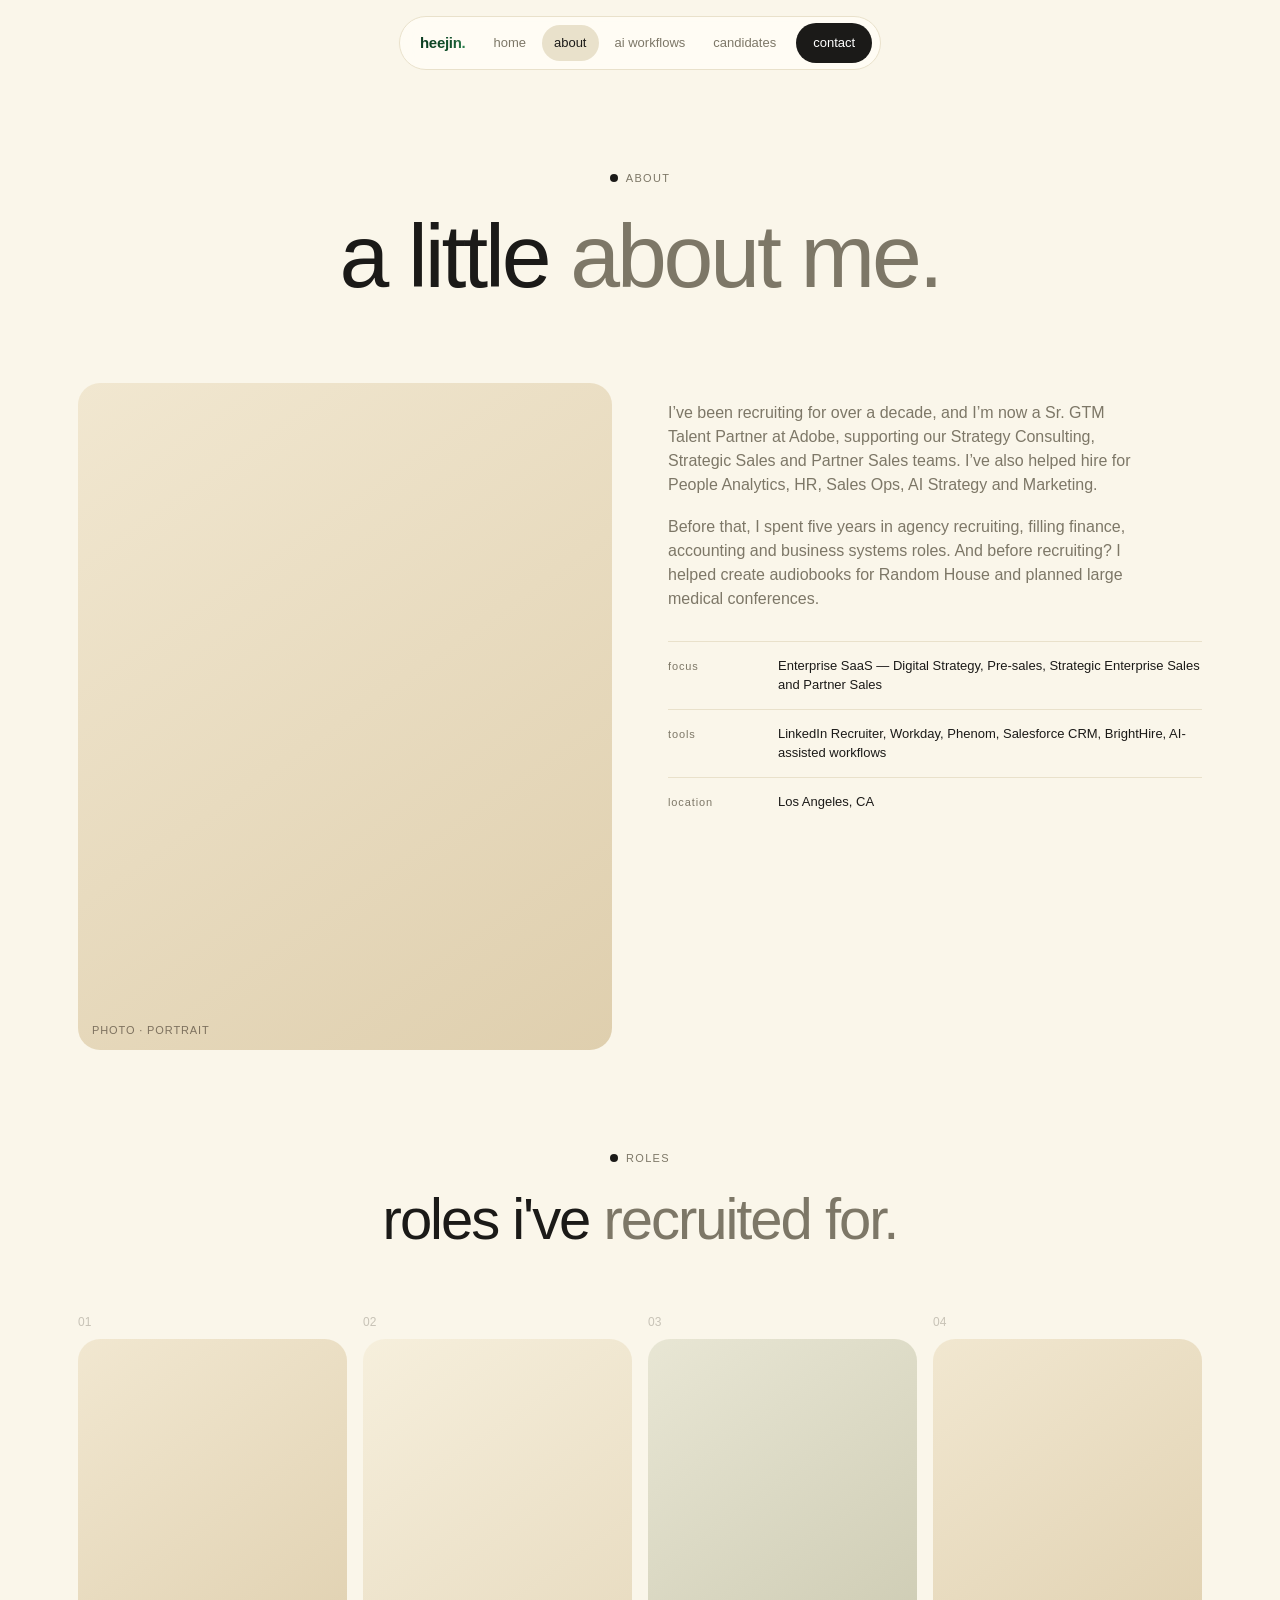
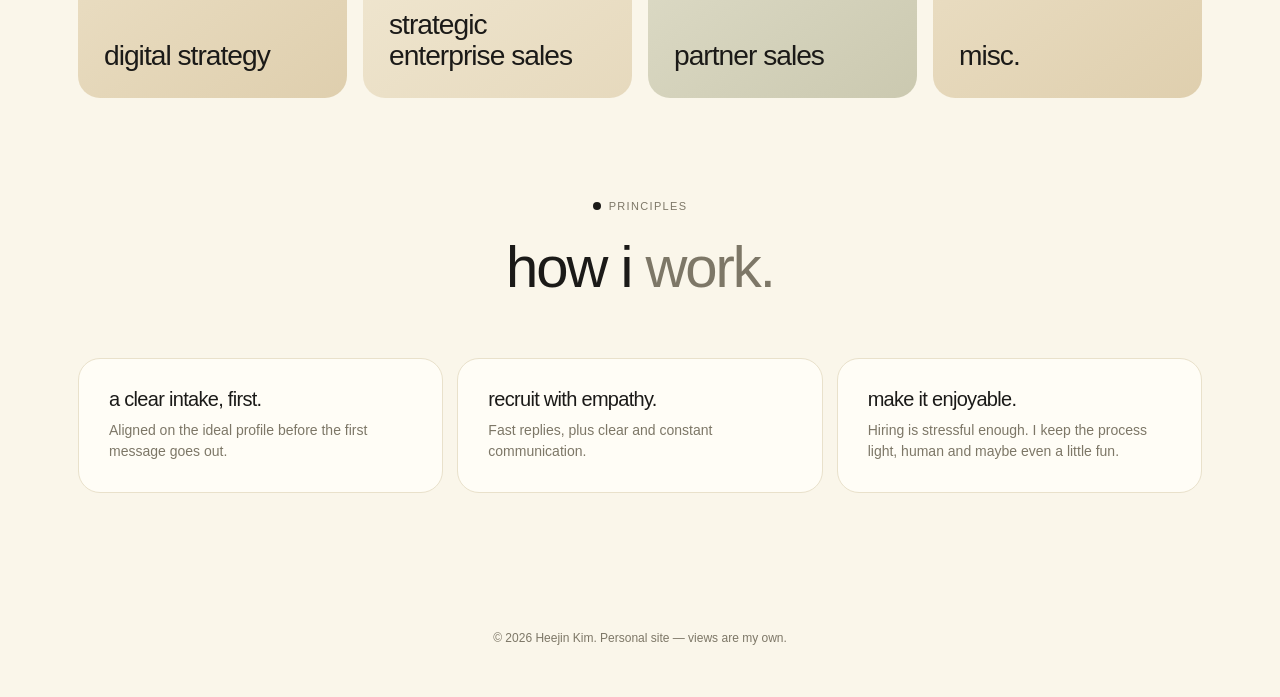
==== about.html @ d5e1fa0d "Add files via upload" ====
<!DOCTYPE html>
<html lang="en">
<head>
<meta charset="utf-8">
<meta name="viewport" content="width=device-width, initial-scale=1">
<meta http-equiv="Content-Security-Policy" content="default-src 'self'; style-src 'self' 'unsafe-inline'; img-src 'self' data:; script-src 'none'; object-src 'none'; base-uri 'none'; form-action 'none'">
<meta name="referrer" content="strict-origin-when-cross-origin">
<title>About — Heejin Kim</title>
<meta name="description" content="About Heejin Kim, Talent Partner and Recruiter.">
<link rel="stylesheet" href="style.css">
</head>
<body>

<nav aria-label="Primary">
  <b class="name">heejin.</b>
  <a class="l" href="index.html">Home</a>
  <a class="l on" href="about.html" aria-current="page">About</a>
  <a class="l" href="ai-workflows.html">AI Workflows</a>
  <a class="l" href="#">Candidates</a>
  <a class="btn dark" href="contact.html">Contact</a>
</nav>

<header class="phead">
  <div class="wrap">
    <div class="eyebrow">About</div>
    <h1>a little <span>about me.</span></h1>
  </div>
</header>

<section style="padding-top:20px">
  <div class="wrap spec">
    <div class="ph" data-label="Photo · Portrait"></div>
    <div class="body">
      <p>I’ve been recruiting for over a decade, and I’m now a Sr. GTM Talent Partner at Adobe, supporting our Strategy Consulting, Strategic Sales and Partner Sales teams. I’ve also helped hire for People Analytics, HR, Sales Ops, AI Strategy and Marketing.</p>
      <p>Before that, I spent five years in agency recruiting, filling finance, accounting and business systems roles. And before recruiting? I helped create audiobooks for Random House and planned large medical conferences.</p>
      <dl>
        <dt>Focus</dt><dd>Enterprise SaaS — Digital Strategy, Pre-sales, Strategic Enterprise Sales and Partner Sales</dd>
        <dt>Tools</dt><dd>LinkedIn Recruiter, Workday, Phenom, Salesforce CRM, BrightHire, AI-assisted workflows</dd>
        <dt>Location</dt><dd>Los Angeles, CA</dd>
      </dl>
    </div>
  </div>
</section>

<section style="padding-top:0">
  <div class="wrap">
    <div class="eyebrow">Roles</div>
    <h2>roles i've <span>recruited for.</span></h2>
    <div class="team">
      <div><div class="ix">01</div>
        <div class="card" tabindex="0"><div class="inner">
          <div class="face front ph"><h3>Digital Strategy</h3></div>
          <div class="face back"><ul><li>Digital Strategist</li><li>Digital Strategy Director</li><li>Value Consultant / Engineer</li><li>Industry Strategist</li></ul></div>
        </div></div></div>
      <div><div class="ix">02</div>
        <div class="card" tabindex="0"><div class="inner">
          <div class="face front ph d2"><h3>Strategic Enterprise Sales</h3></div>
          <div class="face back"><ul><li>Global Account Director</li><li>Strategic Account Director</li><li>Strategic Pursuit Lead</li><li>Strategic Pursuit Specialist</li></ul></div>
        </div></div></div>
      <div><div class="ix">03</div>
        <div class="card" tabindex="0"><div class="inner">
          <div class="face front ph d3"><h3>Partner Sales</h3></div>
          <div class="face back"><ul><li>Global Alliance Director</li><li>Regional Alliance Manager</li><li>Field Facing Partner Sales Manager</li><li>Partner Portfolio Strategist</li><li>Partner Enablement</li></ul></div>
        </div></div></div>
      <div><div class="ix">04</div>
        <div class="card" tabindex="0"><div class="inner">
          <div class="face front ph"><h3>Misc.</h3></div>
          <div class="face back"><ul><li>Human Resources Business Partner</li><li>People Analytics</li><li>Product Marketing Manager</li><li>Product Manager</li><li>Solutions Consultant</li><li>Sales Operations</li><li>Talent Marketing</li><li>Finance</li><li>Accounting</li></ul></div>
        </div></div></div>
    </div>
  </div>
</section>

<section style="padding-top:0">
  <div class="wrap">
    <div class="eyebrow">Principles</div>
    <h2>how i <span>work.</span></h2>
    <div class="vals">
      <div><h3>A clear intake, first.</h3><p>Aligned on the ideal profile before the first message goes out.</p></div>
      <div><h3>Recruit with empathy.</h3><p>Fast replies, plus clear and constant communication.</p></div>
      <div><h3>Make it enjoyable.</h3><p>Hiring is stressful enough. I keep the process light, human and maybe even a little fun.</p></div>
    </div>
  </div>
</section>

<footer>© 2026 Heejin Kim. Personal site — views are my own.</footer>
</body>
</html>
---- style.css ----
:root{
  --bg:#faf6ea; --card:#fffdf6; --ink:#1b1a18; --muted:#7d7767; --line:#e9e1cb;
  --tan:#d7b799; --dark:#2a2a2a; --radius:22px;
}
*{box-sizing:border-box;margin:0;padding:0}
html{scroll-behavior:smooth}
body{background:var(--bg);color:var(--ink);font-family:"Inter","Helvetica Neue",Helvetica,Arial,sans-serif;-webkit-font-smoothing:antialiased;line-height:1.5}
a{color:inherit;text-decoration:none}
.wrap{max-width:1180px;margin:0 auto;padding:0 28px}
section{padding:100px 0}
h1,h2,h3{font-weight:500;letter-spacing:-.035em;line-height:1.05}
h2{font-size:clamp(34px,5vw,58px);text-align:center}
h2 span{color:var(--muted)}
em{font-family:Georgia,"Times New Roman",serif;font-weight:400;letter-spacing:-.02em}
.eyebrow{display:flex;align-items:center;justify-content:center;gap:8px;font-size:11px;letter-spacing:.12em;text-transform:uppercase;color:var(--muted);margin-bottom:22px}
.eyebrow::before{content:"";width:8px;height:8px;border-radius:50%;background:var(--ink)}
.lede{max-width:560px;margin:22px auto 0;text-align:center;color:var(--muted);font-size:16px}
.btn{display:inline-flex;align-items:center;gap:8px;padding:13px 22px;border-radius:999px;font-size:14px;font-weight:500;border:1px solid transparent;transition:.2s}
.btn.dark{background:var(--ink);color:#fff}.btn.dark:hover{background:#000;transform:translateY(-1px)}
.btn.light{background:#fff;color:var(--ink)}.btn.light:hover{transform:translateY(-1px)}
.btn.ghost{border-color:var(--line);background:transparent}

/* nav */
nav{position:fixed;top:16px;left:50%;transform:translateX(-50%);z-index:10;display:flex;gap:4px;align-items:center;background:rgba(255,253,246,.85);backdrop-filter:blur(14px);border:1px solid var(--line);border-radius:999px;padding:6px 8px 6px 20px;white-space:nowrap}
nav b{font-weight:600;letter-spacing:-.02em;margin-right:12px;font-size:15px}
nav a.l{font-size:13px;color:var(--muted);padding:8px 12px;border-radius:999px}
nav a.l:hover,nav a.l.on{color:var(--ink)}
nav a.l.on{background:var(--line)}
nav .btn{padding:9px 16px;font-size:13px;margin-left:4px}

/* page header (inner pages) */
.phead{padding:170px 0 60px;text-align:center}
.phead h1{font-size:clamp(44px,7vw,92px)}
.phead h1 span{color:var(--muted)}

/* home hero */
.hero{margin:12px;border-radius:28px;min-height:94vh;display:flex;align-items:center;justify-content:center;text-align:center;color:var(--ink);position:relative;overflow:hidden;
  background:radial-gradient(ellipse at 72% 18%,#fffdf6 0%,transparent 55%),radial-gradient(ellipse at 18% 92%,#efe4cc 0%,transparent 60%),linear-gradient(160deg,#f7f1e1,#efe6d0 70%,#e6dbc0)}
.hero .in{position:relative;z-index:1;padding:0 24px}
.pill{display:inline-flex;gap:8px;align-items:center;background:rgba(255,255,255,.65);border:1px solid #e4dcc6;border-radius:999px;padding:6px 14px;font-size:12px;margin-bottom:26px;color:#6b665c}
.pill::before{content:"";width:6px;height:6px;border-radius:50%;background:var(--ink)}
.hero h1{font-size:clamp(46px,8vw,104px);color:var(--ink)}
.hero h1 span{color:#8a8372}
.hero p{max-width:460px;margin:24px auto 34px;color:#6b665c}
.hero .row{display:flex;gap:10px;justify-content:center;flex-wrap:wrap}
.logos{display:flex;gap:34px;justify-content:center;margin-top:60px;font-size:13px;color:#8a8372;flex-wrap:wrap;letter-spacing:.04em}

/* placeholders */
.ph{background:linear-gradient(145deg,#f1e7d0,#dfcfae);border-radius:16px;position:relative;overflow:hidden}
.ph::after{content:attr(data-label);position:absolute;left:14px;bottom:12px;font-size:11px;color:rgba(40,30,20,.55);letter-spacing:.08em;text-transform:uppercase}
.ph.d2{background:linear-gradient(145deg,#f6efdc,#e6d9bd)}
.ph.d3{background:linear-gradient(145deg,#e8e6d4,#cbc9b0)}

/* link cards (home) */
.three{display:grid;grid-template-columns:repeat(3,1fr);gap:16px;margin-top:64px}
.three .c{background:var(--card);border:1px solid var(--line);border-radius:var(--radius);padding:12px 12px 24px;transition:.2s;display:block}
a.c:hover{transform:translateY(-3px);border-color:#d6d0c2}
.three .ph{aspect-ratio:4/3;border-radius:14px}
.three h3{font-size:19px;margin:18px 10px 6px}
.three p{font-size:13px;color:var(--muted);margin:0 10px}
.three .go{display:block;font-size:13px;margin:14px 10px 0;font-weight:500}

/* numbers */
.num-hero{margin-top:60px;background:var(--dark);color:#fff;border-radius:var(--radius);padding:44px;display:flex;justify-content:space-between;align-items:flex-end;gap:30px;flex-wrap:wrap}
.num-hero .big{font-size:clamp(70px,12vw,140px);font-weight:300;letter-spacing:-.06em;line-height:.9}
.num-hero .big small{font-size:.35em;opacity:.5}
.num-hero p{max-width:280px;font-size:14px;opacity:.7}
.stats{display:grid;grid-template-columns:repeat(3,1fr);gap:14px;margin-top:14px}
.stat{background:var(--card);border:1px solid var(--line);border-radius:var(--radius);padding:30px}
.stat .n{font-size:56px;font-weight:300;letter-spacing:-.05em;line-height:1}
.stat .n small{font-size:.35em;color:var(--muted);margin-left:4px}
.stat p{color:var(--muted);font-size:13px;margin-top:14px}
.note{text-align:center;font-size:12px;color:var(--muted);margin-top:18px}

/* about */
.spec{display:grid;grid-template-columns:1fr 1fr;gap:56px;align-items:start}
.spec h2{text-align:left}
.spec .ph{aspect-ratio:4/5;border-radius:var(--radius)}
.spec .body p{color:var(--muted);margin-top:18px;max-width:480px}
.tags{display:flex;gap:8px;flex-wrap:wrap;margin:26px 0}
.tags span{font-size:11px;letter-spacing:.06em;text-transform:uppercase;border:1px solid var(--line);background:var(--card);padding:6px 12px;border-radius:8px;color:var(--muted)}
dl{display:grid;grid-template-columns:110px 1fr;gap:0;margin-top:30px}
dt,dd{padding:14px 0;border-top:1px solid var(--line);font-size:13px}
dt{color:var(--muted);text-transform:uppercase;letter-spacing:.08em;font-size:11px;padding-top:16px}
.team{display:grid;grid-template-columns:repeat(4,1fr);gap:16px;margin-top:64px}
.team .ph{aspect-ratio:3/4}
.team .ix{font-size:12px;color:#c7c2b6;margin-bottom:8px}
.team b{display:block;font-weight:500;font-size:15px;margin-top:12px}
.team span{font-size:12px;color:var(--muted)}
.vals{display:grid;grid-template-columns:repeat(3,1fr);gap:14px;margin-top:60px}
.vals div{background:var(--card);border:1px solid var(--line);border-radius:var(--radius);padding:30px}
.vals h3{font-size:20px;margin-bottom:10px}
.vals p{font-size:14px;color:var(--muted)}

/* AI workflows */
.wf{max-width:900px;margin:60px auto 0}
.w{display:grid;grid-template-columns:60px 1fr auto;gap:24px;padding:30px 0;border-top:1px solid var(--line);align-items:start}
.w:last-child{border-bottom:1px solid var(--line)}
.w .ix{font-size:12px;color:#b5b0a3;padding-top:6px}
.w h3{font-size:24px;margin-bottom:8px}
.w p{color:var(--muted);font-size:14px;max-width:520px}
.w .t{font-size:11px;border:1px solid var(--line);padding:4px 10px;border-radius:999px;color:var(--muted);white-space:nowrap}
.guard{margin:60px auto 0;max-width:900px;background:var(--dark);color:#fff;border-radius:var(--radius);padding:40px}
.guard h3{font-size:26px;margin-bottom:10px}
.guard p{opacity:.7;font-size:14px;max-width:560px}

/* contact */
.cta{background:var(--card);border:1px solid var(--line);border-radius:var(--radius);padding:64px 24px;text-align:center;max-width:800px;margin:0 auto}
.cta h2{font-size:clamp(32px,4.5vw,52px)}
.cta .row{display:flex;gap:10px;justify-content:center;margin-top:28px;flex-wrap:wrap}
footer{padding:36px 0 50px;text-align:center;font-size:12px;color:var(--muted)}

@media(max-width:860px){
  section{padding:70px 0}
  nav{padding-left:14px}nav b{display:none}
  nav a.l{padding:8px 9px;font-size:12px}
  .three,.stats,.vals{grid-template-columns:1fr}
  .team{grid-template-columns:1fr 1fr}
  .spec{grid-template-columns:1fr}
  .w{grid-template-columns:1fr;gap:8px}
  .xobj{width:60vw;right:-14%}.hero .sub{top:48%;max-width:60vw}
}
@media(prefers-reduced-motion:reduce){html{scroll-behavior:auto}.btn,.three .c{transition:none}}

/* lowercase headings, labels, nav and buttons */
h1,h2,h3,.eyebrow,nav,.btn,.team b,.w .t,.tags span,.stat p,.num-hero p,dt{text-transform:lowercase}

/* flip cards (about > roles) */
.team .card{perspective:1200px;aspect-ratio:3/4;outline:none;cursor:default}
.team .inner{position:relative;width:100%;height:100%;transform-style:preserve-3d;transition:transform .7s cubic-bezier(.2,.7,.2,1)}
.team .card:hover .inner,.team .card:focus .inner,.team .card:focus-within .inner{transform:rotateY(180deg)}
.team .face{position:absolute;inset:0;border-radius:var(--radius);-webkit-backface-visibility:hidden;backface-visibility:hidden;padding:26px}
.team .front{aspect-ratio:auto;display:flex;align-items:flex-end}
.team .front::after{display:none}
.team .front h3{font-size:clamp(22px,2.2vw,30px);line-height:1.1}
.team .back{transform:rotateY(180deg);background:var(--card);border:1px solid var(--line);display:flex;align-items:center}
.team .back ul{list-style:none;display:grid;gap:10px}
.team .back li{font-size:14px;letter-spacing:-.01em;padding-bottom:10px;border-bottom:1px solid var(--line)}
.team .back li:last-child{border-bottom:0;padding-bottom:0}
.team .card:focus-visible .face{outline:2px solid var(--ink);outline-offset:3px}
@media(prefers-reduced-motion:reduce){.team .inner{transition:none}}

/* eyebrow labels (dot + small text) stay uppercase */
.eyebrow{text-transform:uppercase}

/* forest green, shiny name */
.name,.phead h1 span.name,h2 span.name{
  background:linear-gradient(110deg,#0b3a1f 0%,#14532d 30%,#3f9a63 46%,#14532d 58%,#0b3a1f 80%,#14532d 100%);
  background-size:250% 100%;background-position:0% 50%;
  -webkit-background-clip:text;background-clip:text;-webkit-text-fill-color:transparent;color:#14532d;
  animation:shine 5s ease-in-out infinite}
@keyframes shine{0%,100%{background-position:0% 50%}50%{background-position:100% 50%}}
@media(prefers-reduced-motion:reduce){.name{animation:none}}

/* card backs: smaller text so every role list fits */
.team .back{padding:18px 20px}
.team .back ul{gap:7px;width:100%}
.team .back li{font-size:clamp(11px,1.05vw,13px);line-height:1.25;padding-bottom:7px}
@media(max-width:860px){.team .back li{font-size:12px}}

/* misc card has 9 items: tighten further */
.team .card:last-child .back{padding:14px 18px}
.team .card:last-child .back ul{gap:4px}
.team .card:last-child .back li{font-size:clamp(10px,.95vw,12px);line-height:1.2;padding-bottom:4px}

/* gray buttons */
.btn.gray-l{background:#d8d5cd;color:var(--ink)}.btn.gray-l:hover{background:#cdcac1;transform:translateY(-1px)}
.btn.gray-m{background:#8c887e;color:#fff}.btn.gray-m:hover{background:#7d796f;transform:translateY(-1px)}

@media(max-width:600px){nav{padding:6px 6px 6px 8px;gap:0}nav a.l{padding:8px 7px;font-size:11px}nav .btn{padding:8px 12px;font-size:11px}}
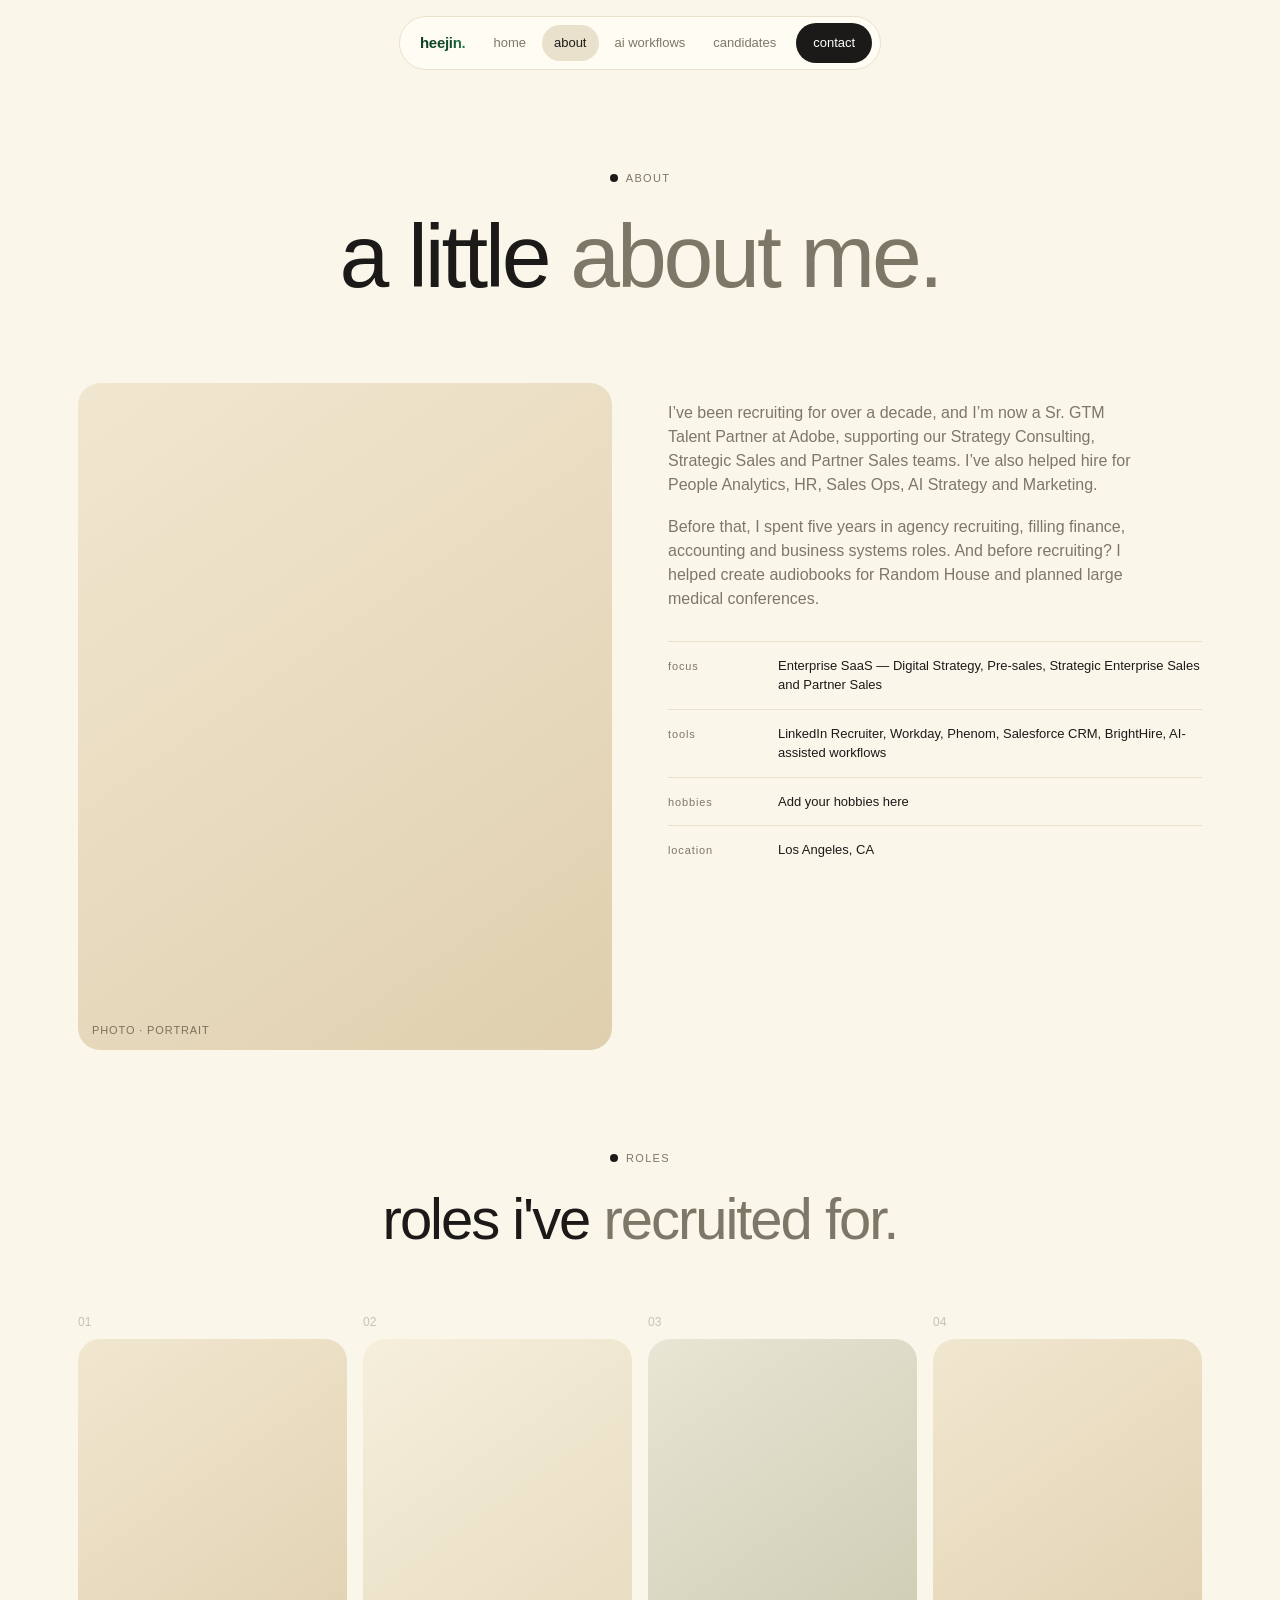
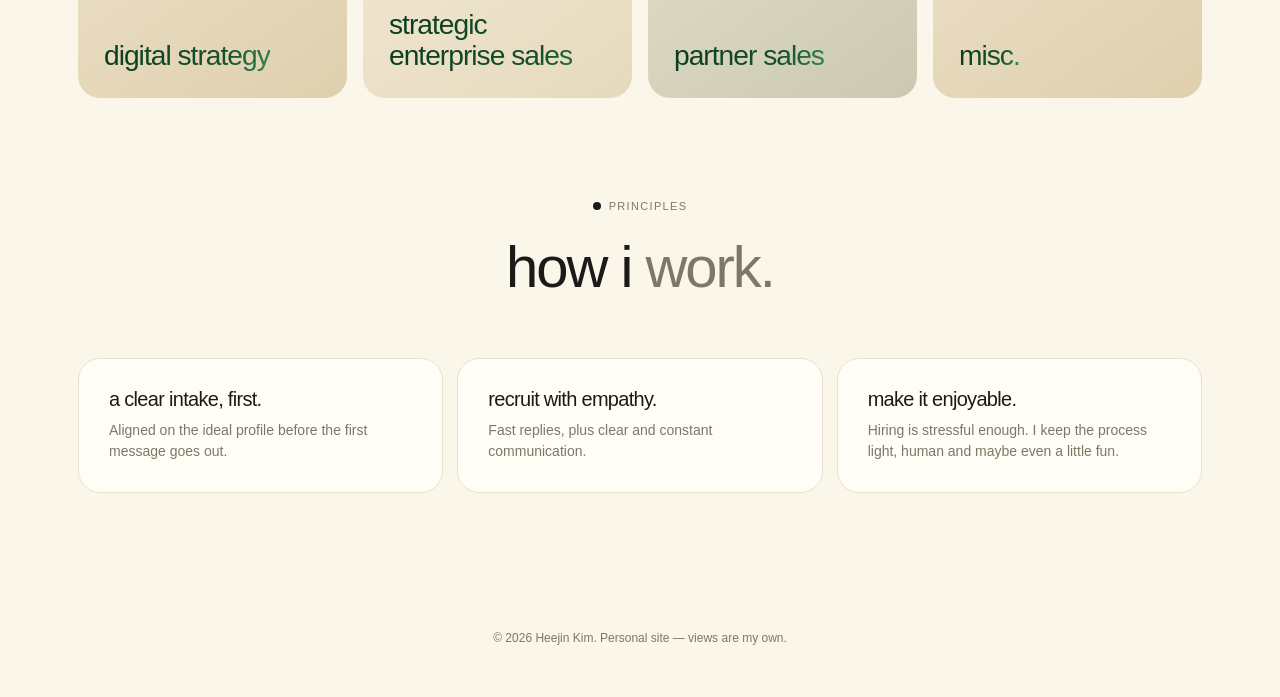
==== commit efe343e7: "Add files via upload" ====
--- a/about.html
+++ b/about.html
@@ -36,6 +36,7 @@
       <dl>
         <dt>Focus</dt><dd>Enterprise SaaS — Digital Strategy, Pre-sales, Strategic Enterprise Sales and Partner Sales</dd>
         <dt>Tools</dt><dd>LinkedIn Recruiter, Workday, Phenom, Salesforce CRM, BrightHire, AI-assisted workflows</dd>
+        <dt>Hobbies</dt><dd>Add your hobbies here</dd>
         <dt>Location</dt><dd>Los Angeles, CA</dd>
       </dl>
     </div>
--- a/style.css
+++ b/style.css
@@ -168,3 +168,17 @@
 .btn.gray-m{background:#8c887e;color:#fff}.btn.gray-m:hover{background:#7d796f;transform:translateY(-1px)}
 
 @media(max-width:600px){nav{padding:6px 6px 6px 8px;gap:0}nav a.l{padding:8px 7px;font-size:11px}nav .btn{padding:8px 12px;font-size:11px}}
+
+/* front of role cards: same shiny forest green as the name */
+.team .front h3{
+  background:linear-gradient(110deg,#0b3a1f 0%,#14532d 30%,#3f9a63 46%,#14532d 58%,#0b3a1f 80%,#14532d 100%);
+  background-size:250% 100%;background-position:0% 50%;
+  -webkit-background-clip:text;background-clip:text;-webkit-text-fill-color:transparent;color:#14532d;
+  animation:shine 5s ease-in-out infinite}
+@media(prefers-reduced-motion:reduce){.team .front h3{animation:none}}
+
+/* solid forest green button (no shine) */
+.btn.green{background:#14532d;color:#fff}.btn.green:hover{background:#0b3a1f;transform:translateY(-1px)}
+
+/* inverse of .btn.green: white with forest green text */
+.btn.green-inv{background:#fff;color:#14532d;border-color:#14532d}.btn.green-inv:hover{background:#eef5f0;transform:translateY(-1px)}
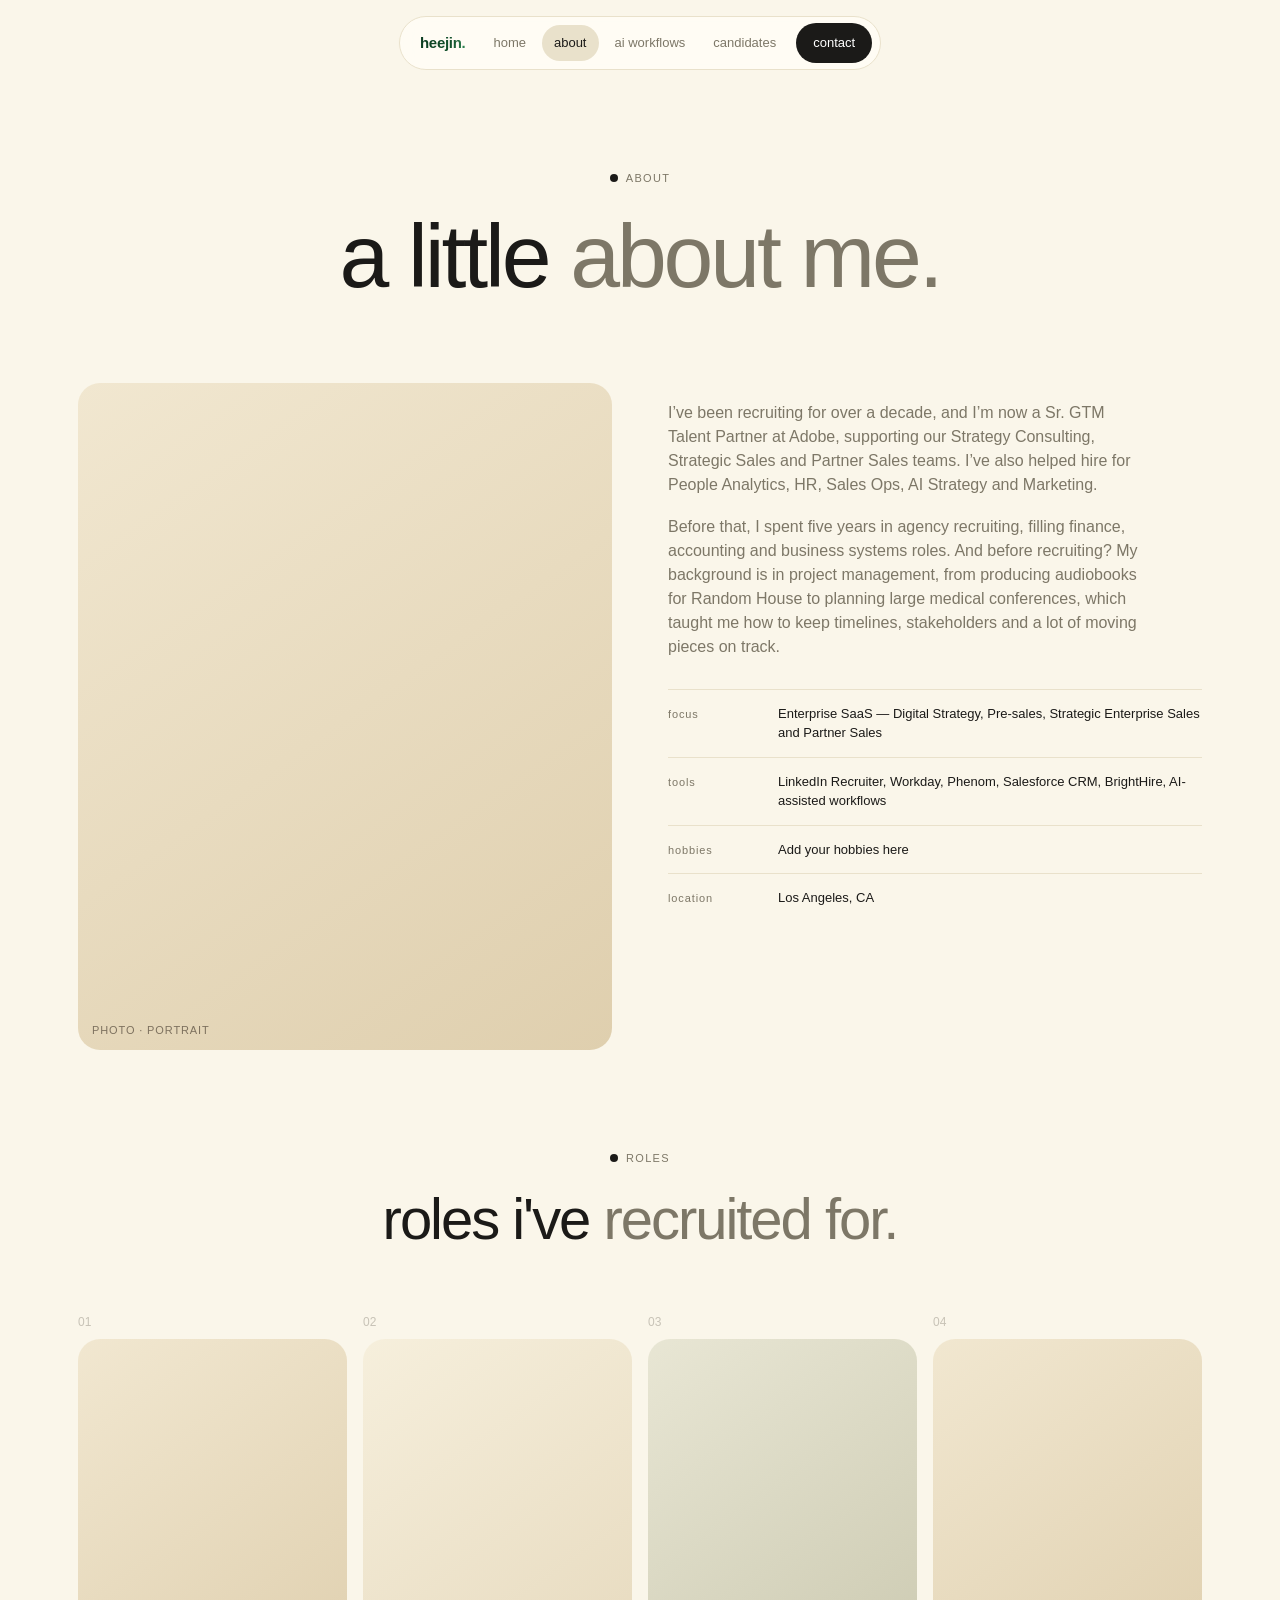
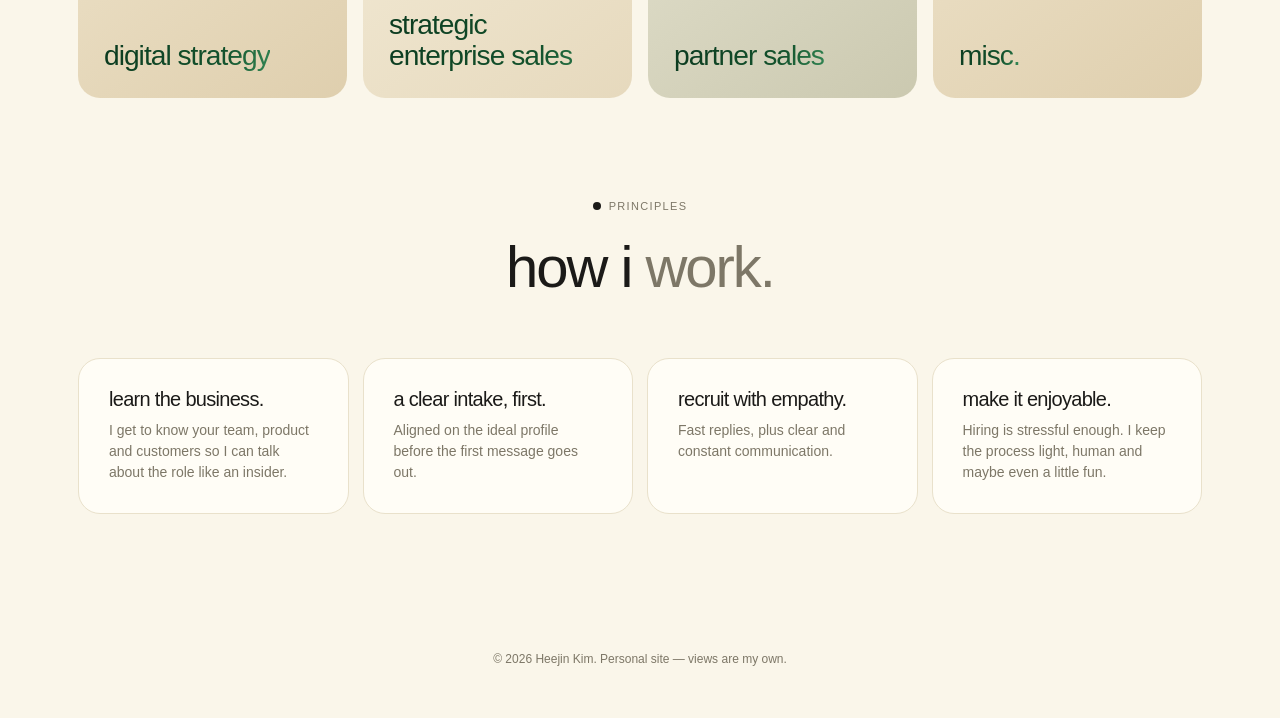
==== commit bdfc396b: "Add files via upload" ====
--- a/about.html
+++ b/about.html
@@ -32,7 +32,7 @@
     <div class="ph" data-label="Photo · Portrait"></div>
     <div class="body">
       <p>I’ve been recruiting for over a decade, and I’m now a Sr. GTM Talent Partner at Adobe, supporting our Strategy Consulting, Strategic Sales and Partner Sales teams. I’ve also helped hire for People Analytics, HR, Sales Ops, AI Strategy and Marketing.</p>
-      <p>Before that, I spent five years in agency recruiting, filling finance, accounting and business systems roles. And before recruiting? I helped create audiobooks for Random House and planned large medical conferences.</p>
+      <p>Before that, I spent five years in agency recruiting, filling finance, accounting and business systems roles. And before recruiting? My background is in project management, from producing audiobooks for Random House to planning large medical conferences, which taught me how to keep timelines, stakeholders and a lot of moving pieces on track.</p>
       <dl>
         <dt>Focus</dt><dd>Enterprise SaaS — Digital Strategy, Pre-sales, Strategic Enterprise Sales and Partner Sales</dd>
         <dt>Tools</dt><dd>LinkedIn Recruiter, Workday, Phenom, Salesforce CRM, BrightHire, AI-assisted workflows</dd>
@@ -77,6 +77,7 @@
     <div class="eyebrow">Principles</div>
     <h2>how i <span>work.</span></h2>
     <div class="vals">
+      <div><h3>Learn the business.</h3><p>I get to know your team, product and customers so I can talk about the role like an insider.</p></div>
       <div><h3>A clear intake, first.</h3><p>Aligned on the ideal profile before the first message goes out.</p></div>
       <div><h3>Recruit with empathy.</h3><p>Fast replies, plus clear and constant communication.</p></div>
       <div><h3>Make it enjoyable.</h3><p>Hiring is stressful enough. I keep the process light, human and maybe even a little fun.</p></div>
--- a/style.css
+++ b/style.css
@@ -182,3 +182,35 @@
 
 /* inverse of .btn.green: white with forest green text */
 .btn.green-inv{background:#fff;color:#14532d;border-color:#14532d}.btn.green-inv:hover{background:#eef5f0;transform:translateY(-1px)}
+
+/* home hero: space between headline and buttons */
+.hero h1{padding-bottom:.12em}
+.hero .row{margin-top:clamp(36px,5vw,60px)}
+
+/* home: four link cards */
+.three.four{grid-template-columns:repeat(4,1fr);gap:14px}.three.four .c{padding:10px 10px 22px}.three.four h3{font-size:17px}
+@media(max-width:900px){.three.four{grid-template-columns:1fr 1fr}}
+@media(max-width:600px){.three.four{grid-template-columns:1fr}}
+
+/* home hero: halve the gap between headline and buttons */
+.hero h1{padding-bottom:.06em}
+.hero .row{margin-top:clamp(18px,2.5vw,30px)}
+
+/* home cards: colour fills the card, text sits on top, white frame stays */
+.three.four .tile{aspect-ratio:auto;min-height:300px;border-radius:14px;padding:24px 22px;display:flex;flex-direction:column;justify-content:flex-end}
+.three.four .tile::after{display:none}
+.three.four .tile h3{margin:0 0 8px;font-size:20px}
+.three.four .tile p{margin:0;color:#5f594c}
+.three.four .tile .go{margin:16px 0 0}
+.three.four .c{padding:10px}
+
+/* ai workflows: tools row */
+.tools{max-width:900px;margin:90px auto 0;text-align:center}
+.tools h2{font-size:clamp(28px,4vw,44px)}
+.tools .tags{justify-content:center;gap:10px;margin-top:30px}
+.tools .tags span{font-size:13px;letter-spacing:0;text-transform:none;padding:10px 18px;border-radius:999px;color:var(--ink)}
+
+/* how i work: four cards */
+.vals{grid-template-columns:repeat(4,1fr)}
+@media(max-width:1000px){.vals{grid-template-columns:1fr 1fr}}
+@media(max-width:600px){.vals{grid-template-columns:1fr}}
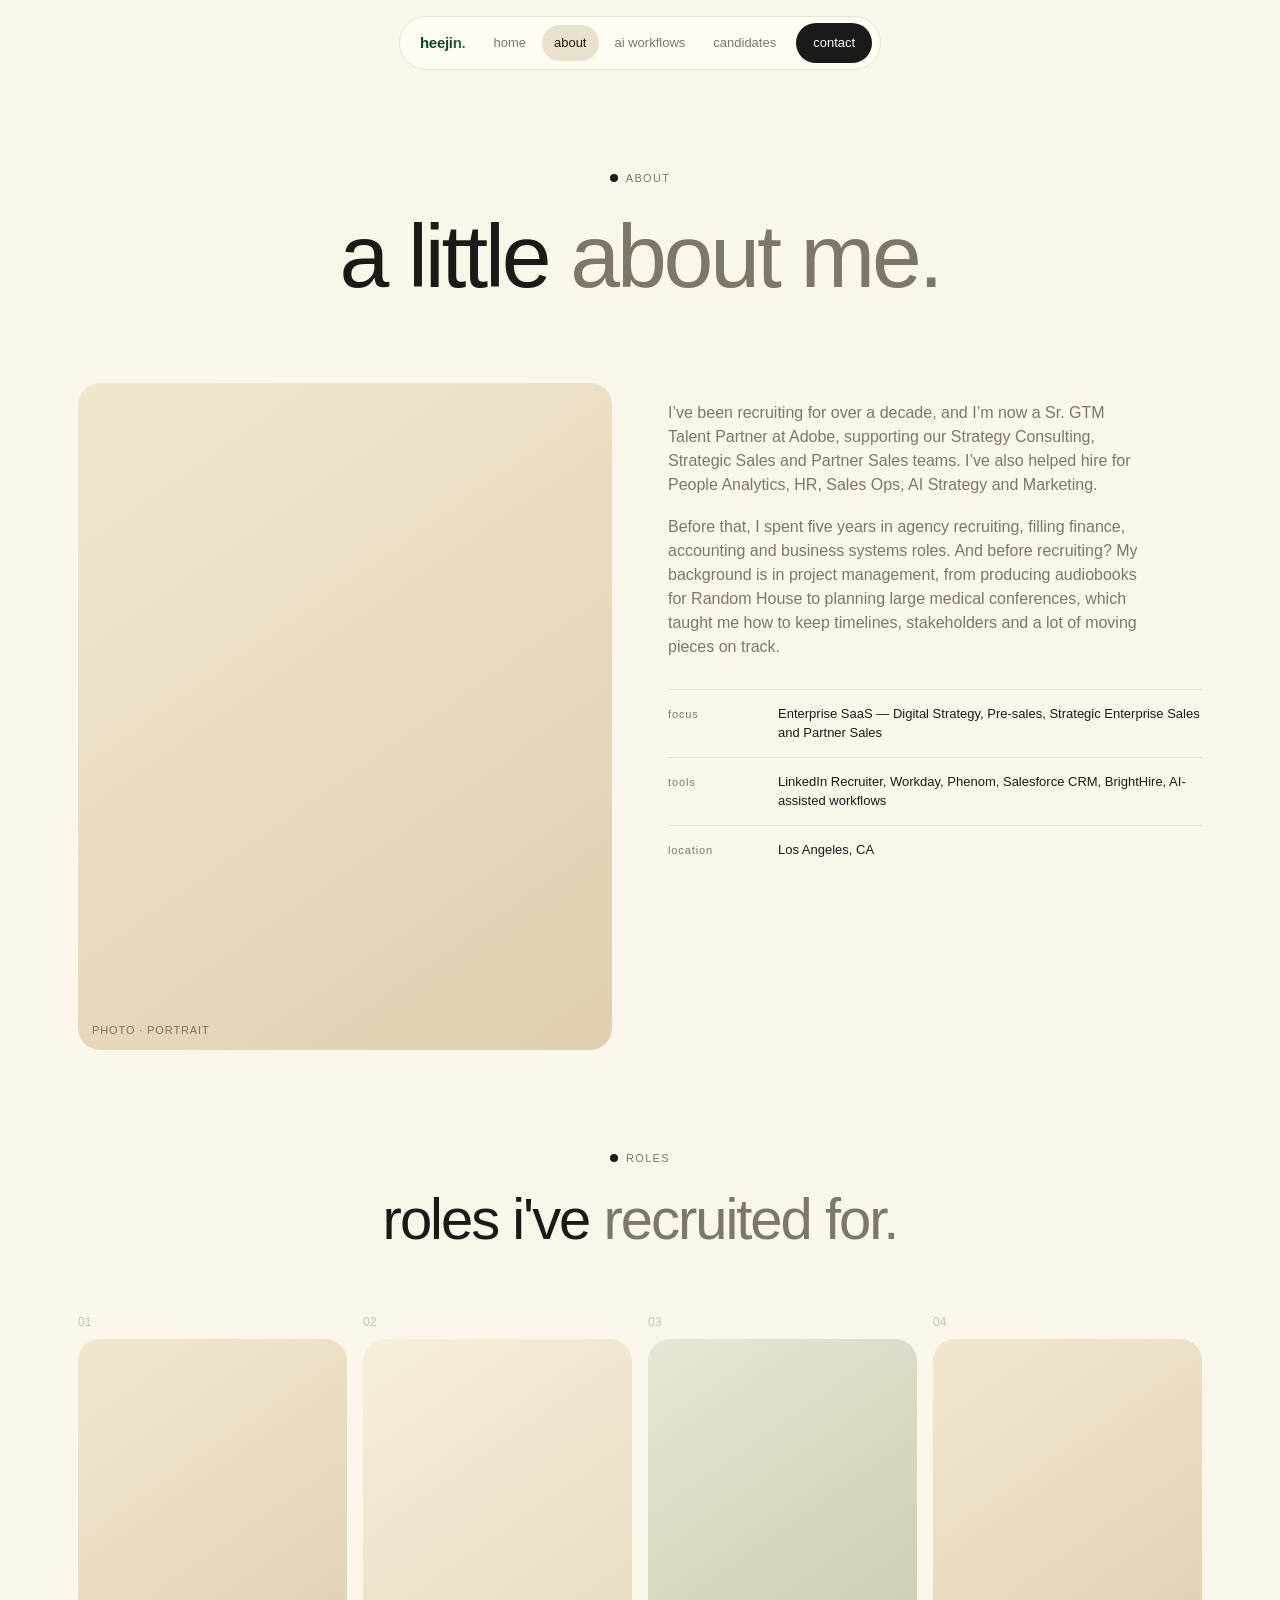
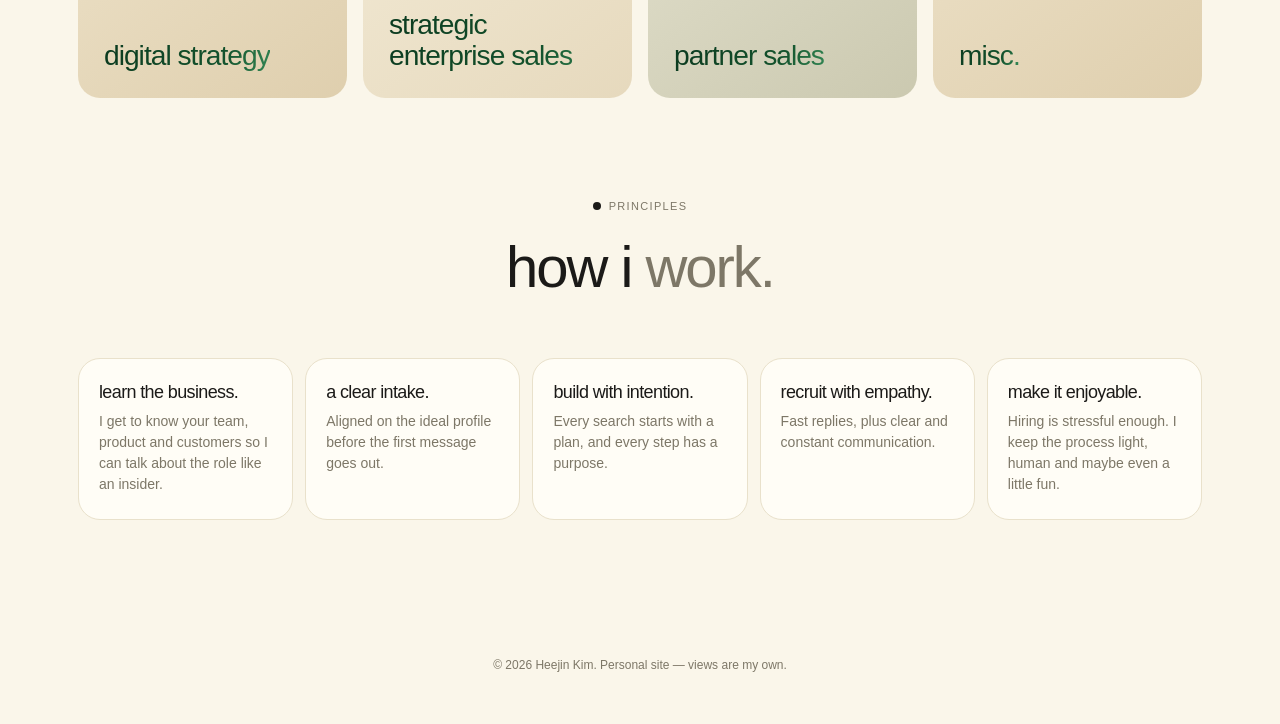
==== commit 8af6fce8: "Add files via upload" ====
--- a/about.html
+++ b/about.html
@@ -36,7 +36,6 @@
       <dl>
         <dt>Focus</dt><dd>Enterprise SaaS — Digital Strategy, Pre-sales, Strategic Enterprise Sales and Partner Sales</dd>
         <dt>Tools</dt><dd>LinkedIn Recruiter, Workday, Phenom, Salesforce CRM, BrightHire, AI-assisted workflows</dd>
-        <dt>Hobbies</dt><dd>Add your hobbies here</dd>
         <dt>Location</dt><dd>Los Angeles, CA</dd>
       </dl>
     </div>
@@ -78,7 +77,8 @@
     <h2>how i <span>work.</span></h2>
     <div class="vals">
       <div><h3>Learn the business.</h3><p>I get to know your team, product and customers so I can talk about the role like an insider.</p></div>
-      <div><h3>A clear intake, first.</h3><p>Aligned on the ideal profile before the first message goes out.</p></div>
+      <div><h3>A clear intake.</h3><p>Aligned on the ideal profile before the first message goes out.</p></div>
+      <div><h3>Build with intention.</h3><p>Every search starts with a plan, and every step has a purpose.</p></div>
       <div><h3>Recruit with empathy.</h3><p>Fast replies, plus clear and constant communication.</p></div>
       <div><h3>Make it enjoyable.</h3><p>Hiring is stressful enough. I keep the process light, human and maybe even a little fun.</p></div>
     </div>
--- a/style.css
+++ b/style.css
@@ -214,3 +214,10 @@
 .vals{grid-template-columns:repeat(4,1fr)}
 @media(max-width:1000px){.vals{grid-template-columns:1fr 1fr}}
 @media(max-width:600px){.vals{grid-template-columns:1fr}}
+
+/* how i work: five cards */
+.vals{grid-template-columns:repeat(5,1fr);gap:12px}
+.vals div{padding:24px 20px}
+.vals h3{font-size:18px}
+@media(max-width:1100px){.vals{grid-template-columns:1fr 1fr}}
+@media(max-width:600px){.vals{grid-template-columns:1fr}}
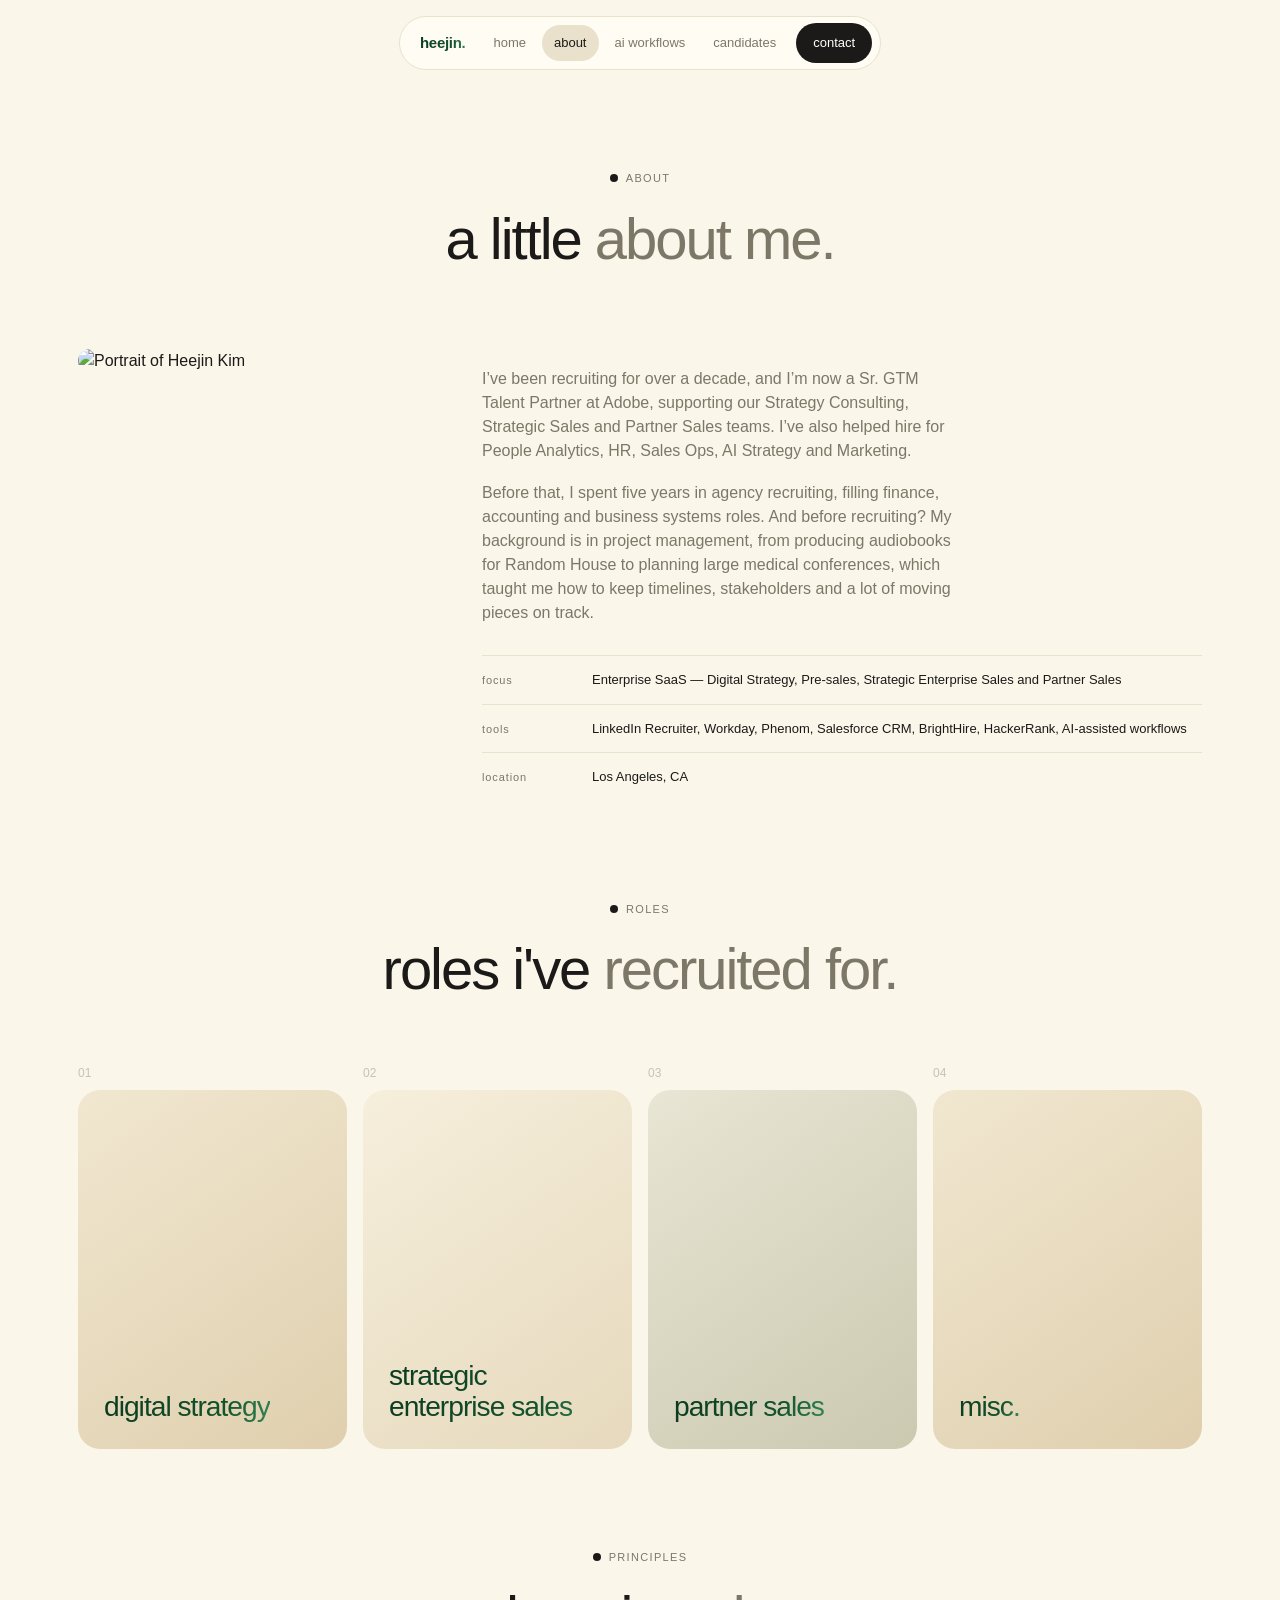
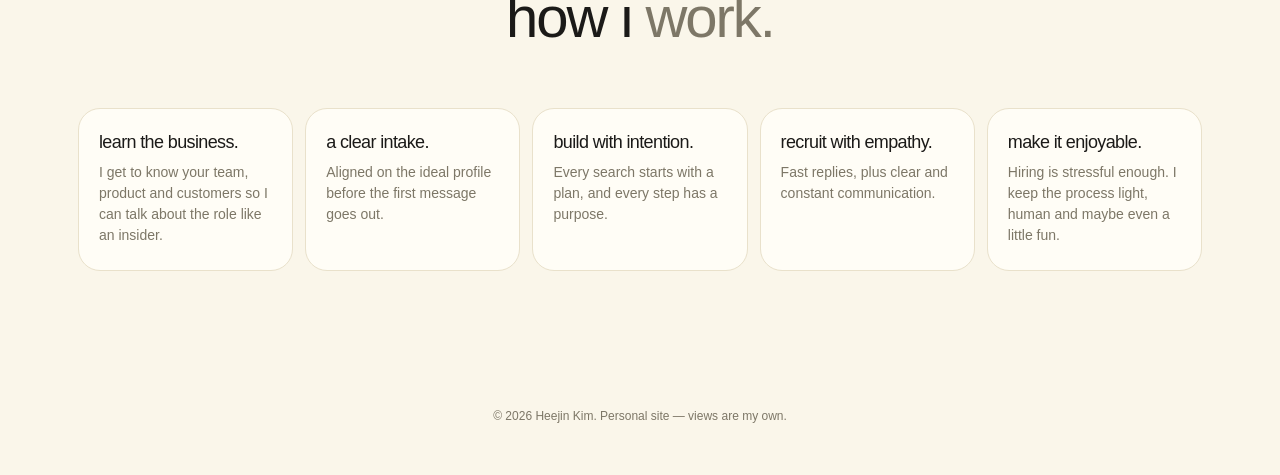
==== commit 38cf9f1e: "Add files via upload" ====
--- a/about.html
+++ b/about.html
@@ -23,19 +23,19 @@
 <header class="phead">
   <div class="wrap">
     <div class="eyebrow">About</div>
-    <h1>a little <span>about me.</span></h1>
+    <h1 class="sm">a little <span>about me.</span></h1>
   </div>
 </header>
 
 <section style="padding-top:20px">
   <div class="wrap spec">
-    <div class="ph" data-label="Photo · Portrait"></div>
+    <img class="portrait" src="heejin.jpg" alt="Portrait of Heejin Kim">
     <div class="body">
       <p>I’ve been recruiting for over a decade, and I’m now a Sr. GTM Talent Partner at Adobe, supporting our Strategy Consulting, Strategic Sales and Partner Sales teams. I’ve also helped hire for People Analytics, HR, Sales Ops, AI Strategy and Marketing.</p>
       <p>Before that, I spent five years in agency recruiting, filling finance, accounting and business systems roles. And before recruiting? My background is in project management, from producing audiobooks for Random House to planning large medical conferences, which taught me how to keep timelines, stakeholders and a lot of moving pieces on track.</p>
       <dl>
         <dt>Focus</dt><dd>Enterprise SaaS — Digital Strategy, Pre-sales, Strategic Enterprise Sales and Partner Sales</dd>
-        <dt>Tools</dt><dd>LinkedIn Recruiter, Workday, Phenom, Salesforce CRM, BrightHire, AI-assisted workflows</dd>
+        <dt>Tools</dt><dd>LinkedIn Recruiter, Workday, Phenom, Salesforce CRM, BrightHire, HackerRank, AI-assisted workflows</dd>
         <dt>Location</dt><dd>Los Angeles, CA</dd>
       </dl>
     </div>
--- a/style.css
+++ b/style.css
@@ -221,3 +221,21 @@
 .vals h3{font-size:18px}
 @media(max-width:1100px){.vals{grid-template-columns:1fr 1fr}}
 @media(max-width:600px){.vals{grid-template-columns:1fr}}
+
+/* about portrait */
+.portrait{display:block;width:100%;aspect-ratio:4/5;object-fit:cover;object-position:50% 20%;border-radius:var(--radius)}
+
+/* about portrait: smaller, shorter than the text beside it */
+.spec{grid-template-columns:minmax(0,340px) 1fr;gap:64px}
+.portrait{aspect-ratio:1/1;max-width:340px;object-position:50% 25%}
+@media(max-width:860px){.spec{grid-template-columns:1fr}.portrait{max-width:300px}}
+
+/* keep the portrait square (the HTML height attribute was stretching it) */
+.portrait{height:auto}
+
+/* portrait: show the whole photo at its natural shape, just smaller */
+.portrait{width:100%;max-width:300px;height:auto;aspect-ratio:auto;object-fit:contain;border-radius:var(--radius)}
+@media(max-width:860px){.portrait{max-width:260px}}
+
+/* about page title: same size as the section headings */
+.phead h1.sm{font-size:clamp(34px,5vw,58px)}
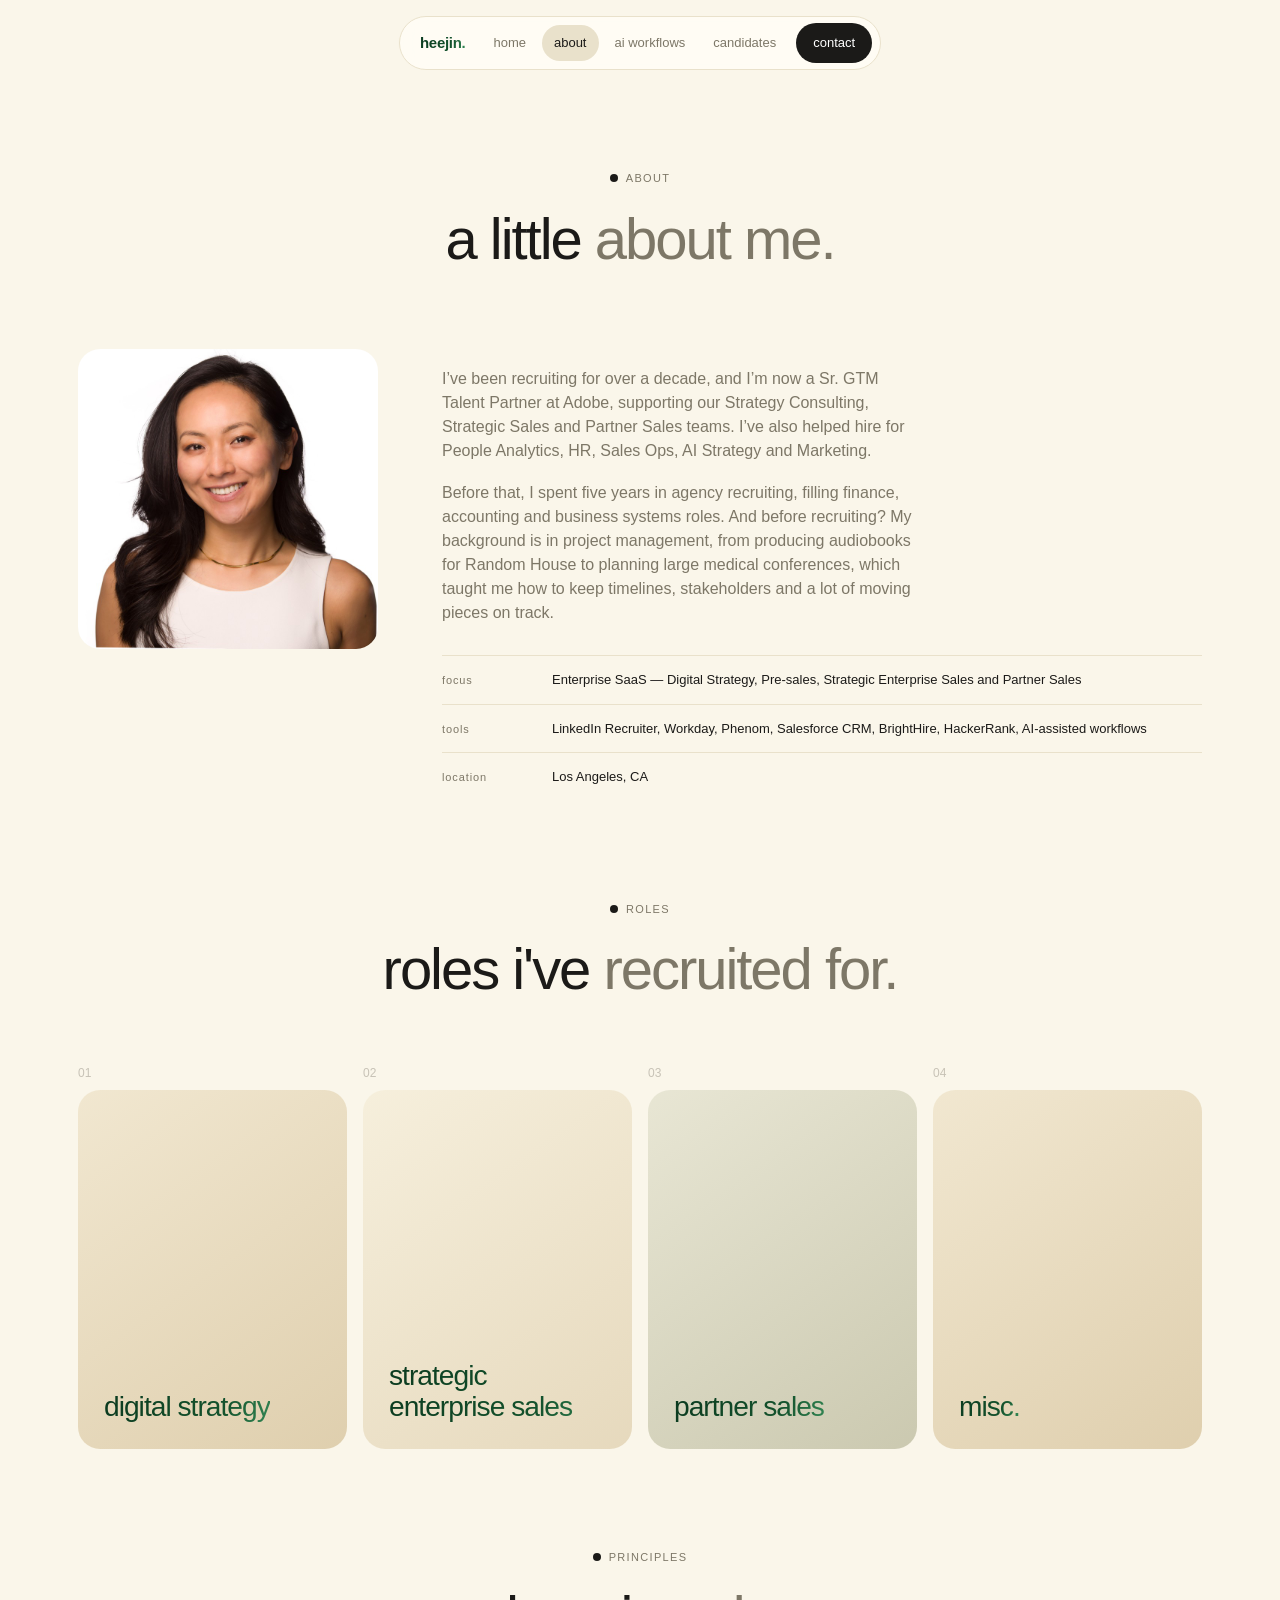
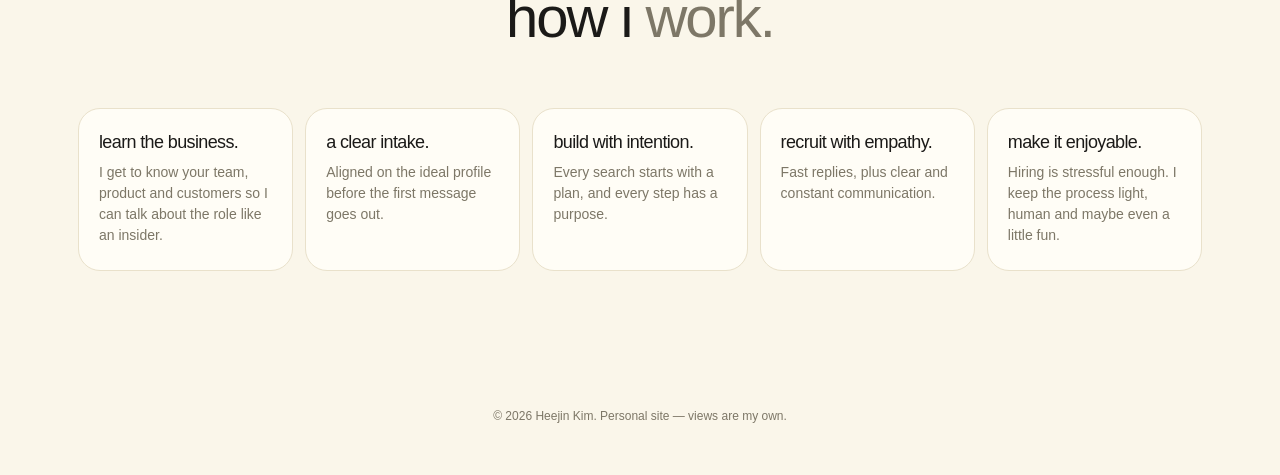
==== commit aa5e7875: "Add files via upload" ====
--- a/about.html
+++ b/about.html
@@ -8,6 +8,13 @@
 <title>About — Heejin Kim</title>
 <meta name="description" content="About Heejin Kim, Talent Partner and Recruiter.">
 <link rel="stylesheet" href="style.css">
+<style>
+/* page-specific sizing, kept here so it works even if style.css is out of date */
+.phead h1.sm{font-size:clamp(34px,5vw,58px)}
+.spec{grid-template-columns:minmax(0,300px) 1fr;gap:64px;align-items:start}
+.spec .portrait{display:block;width:100%;max-width:300px;height:auto;aspect-ratio:auto;object-fit:contain;border-radius:22px}
+@media(max-width:860px){.spec{grid-template-columns:1fr}.spec .portrait{max-width:240px}}
+</style>
 </head>
 <body>
 
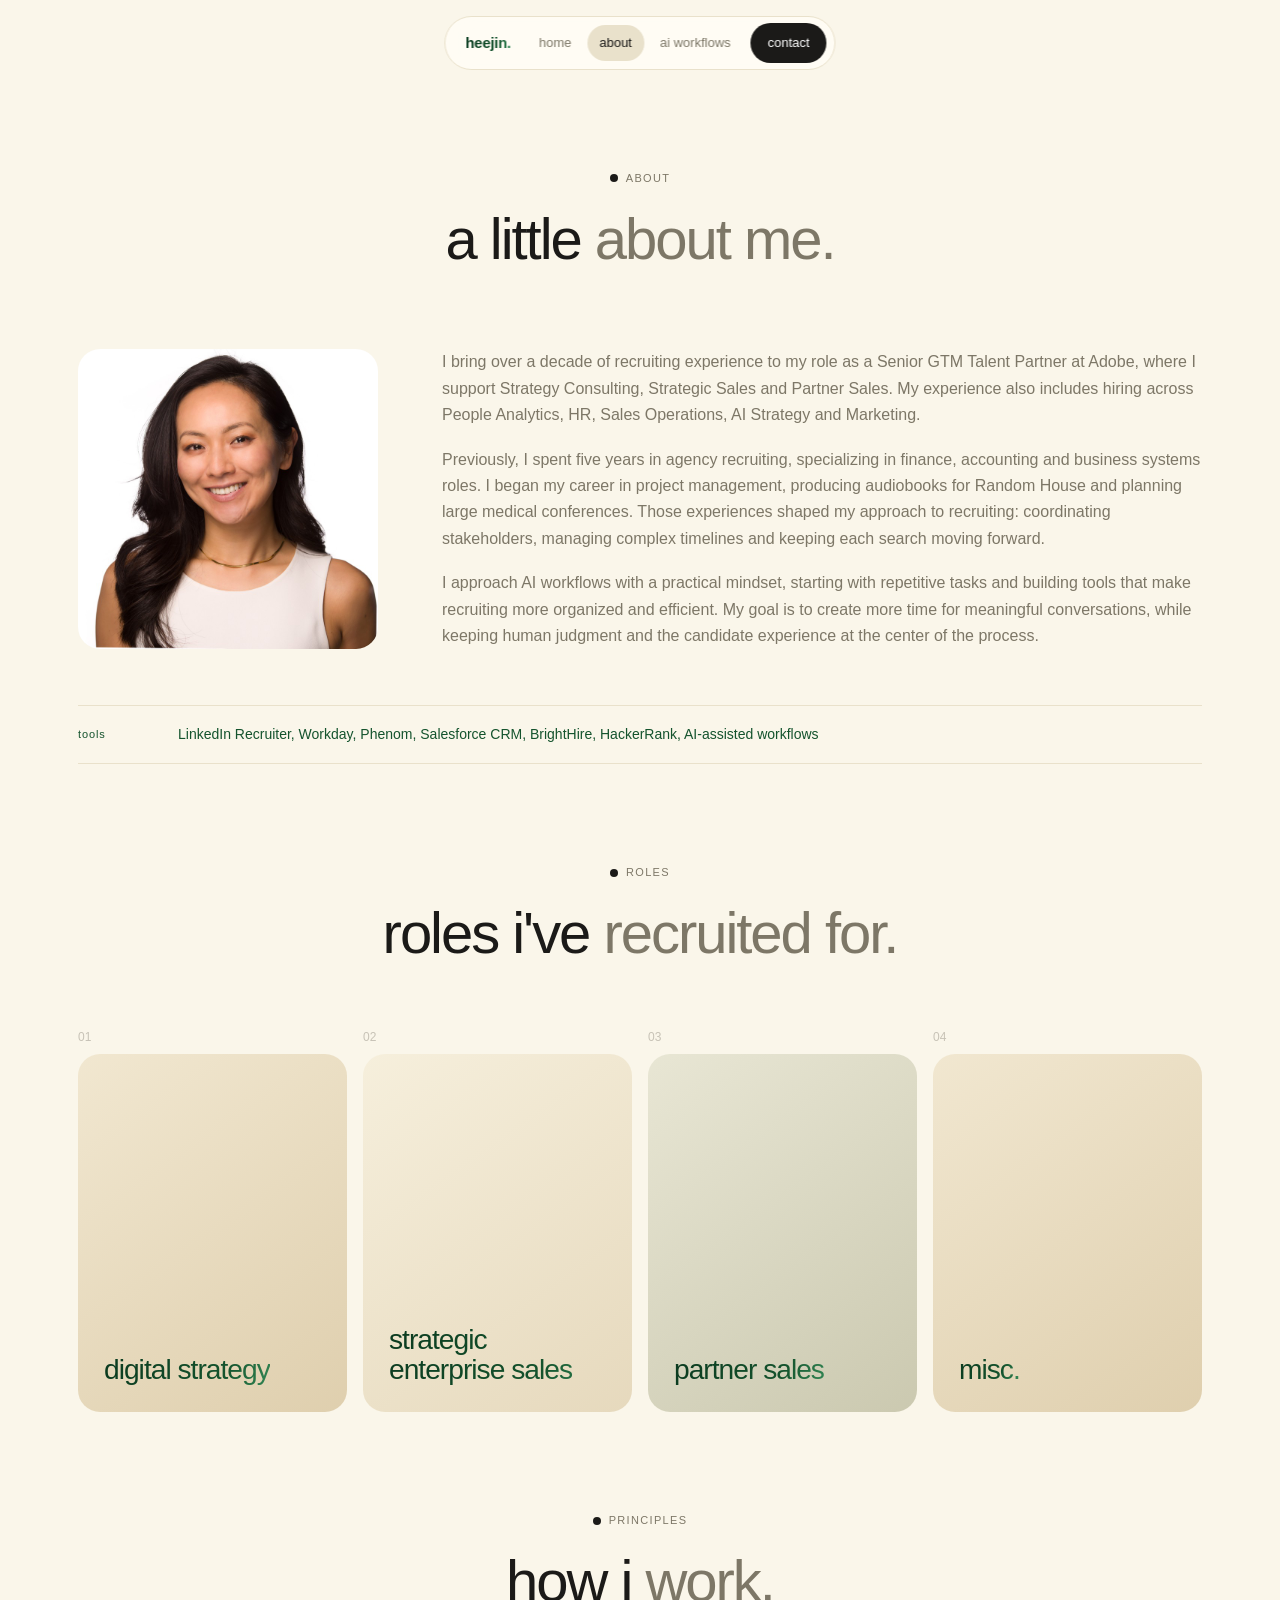
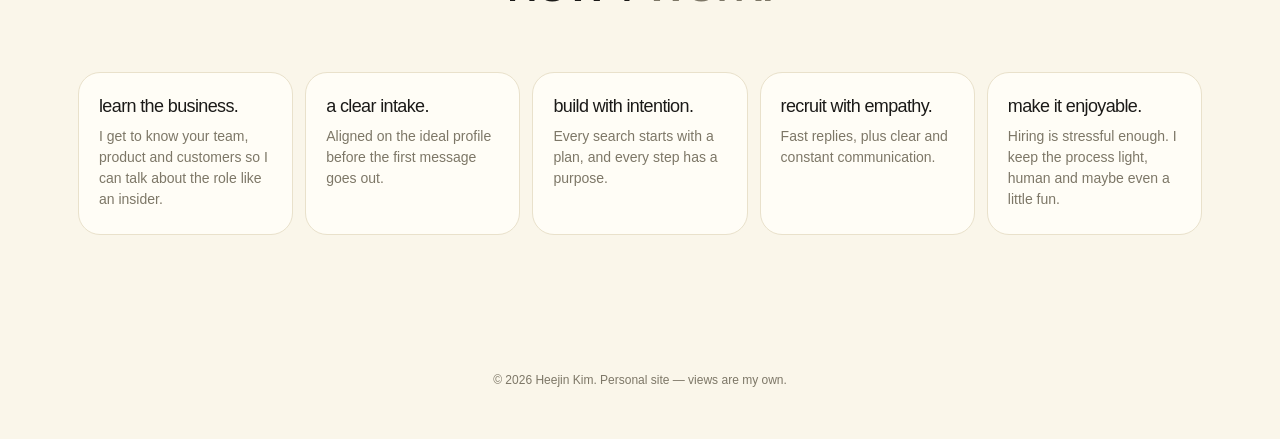
==== commit bb4559d2: "Add files via upload" ====
--- a/about.html
+++ b/about.html
@@ -14,6 +14,14 @@
 .spec{grid-template-columns:minmax(0,300px) 1fr;gap:64px;align-items:start}
 .spec .portrait{display:block;width:100%;max-width:300px;height:auto;aspect-ratio:auto;object-fit:contain;border-radius:22px}
 @media(max-width:860px){.spec{grid-template-columns:1fr}.spec .portrait{max-width:240px}}
+/* about: photo on the left, text on the right, photo vertically centered to the text */
+.about-grid{display:grid;grid-template-columns:minmax(0,300px) 1fr;gap:64px;align-items:center}
+.about-grid .portrait{display:block;width:100%;max-width:300px;height:auto;aspect-ratio:auto;object-fit:contain;border-radius:22px;margin:0}
+.about-text p{color:var(--muted);font-size:16px;line-height:1.65;margin:0 0 18px;max-width:none}
+.about-text p:last-child{margin-bottom:0}
+.about-grid + dl.facts{margin-top:56px;grid-template-columns:100px 1fr}
+@media(max-width:860px){.about-grid{grid-template-columns:1fr;gap:28px;justify-items:start}.about-grid .portrait{max-width:240px}}
+.about-grid + dl.facts dt,.about-grid + dl.facts dd,dl.facts dt,dl.facts dd{color:#14532d}
 </style>
 </head>
 <body>
@@ -23,7 +31,6 @@
   <a class="l" href="index.html">Home</a>
   <a class="l on" href="about.html" aria-current="page">About</a>
   <a class="l" href="ai-workflows.html">AI Workflows</a>
-  <a class="l" href="#">Candidates</a>
   <a class="btn dark" href="contact.html">Contact</a>
 </nav>
 
@@ -35,17 +42,18 @@
 </header>
 
 <section style="padding-top:20px">
-  <div class="wrap spec">
-    <img class="portrait" src="heejin.jpg" alt="Portrait of Heejin Kim">
-    <div class="body">
-      <p>I’ve been recruiting for over a decade, and I’m now a Sr. GTM Talent Partner at Adobe, supporting our Strategy Consulting, Strategic Sales and Partner Sales teams. I’ve also helped hire for People Analytics, HR, Sales Ops, AI Strategy and Marketing.</p>
-      <p>Before that, I spent five years in agency recruiting, filling finance, accounting and business systems roles. And before recruiting? My background is in project management, from producing audiobooks for Random House to planning large medical conferences, which taught me how to keep timelines, stakeholders and a lot of moving pieces on track.</p>
-      <dl>
-        <dt>Focus</dt><dd>Enterprise SaaS — Digital Strategy, Pre-sales, Strategic Enterprise Sales and Partner Sales</dd>
-        <dt>Tools</dt><dd>LinkedIn Recruiter, Workday, Phenom, Salesforce CRM, BrightHire, HackerRank, AI-assisted workflows</dd>
-        <dt>Location</dt><dd>Los Angeles, CA</dd>
-      </dl>
+  <div class="wrap">
+    <div class="about-grid">
+      <img class="portrait" src="heejin.jpg" alt="Portrait of Heejin Kim">
+      <div class="about-text">
+        <p>I bring over a decade of recruiting experience to my role as a Senior GTM Talent Partner at Adobe, where I support Strategy Consulting, Strategic Sales and Partner Sales. My experience also includes hiring across People Analytics, HR, Sales Operations, AI Strategy and Marketing.</p>
+        <p>Previously, I spent five years in agency recruiting, specializing in finance, accounting and business systems roles. I began my career in project management, producing audiobooks for Random House and planning large medical conferences. Those experiences shaped my approach to recruiting: coordinating stakeholders, managing complex timelines and keeping each search moving forward.</p>
+        <p>I approach AI workflows with a practical mindset, starting with repetitive tasks and building tools that make recruiting more organized and efficient. My goal is to create more time for meaningful conversations, while keeping human judgment and the candidate experience at the center of the process.</p>
+      </div>
     </div>
+    <dl class="facts">
+      <dt>Tools</dt><dd>LinkedIn Recruiter, Workday, Phenom, Salesforce CRM, BrightHire, HackerRank, AI-assisted workflows</dd>
+    </dl>
   </div>
 </section>
 
--- a/style.css
+++ b/style.css
@@ -239,3 +239,10 @@
 
 /* about page title: same size as the section headings */
 .phead h1.sm{font-size:clamp(34px,5vw,58px)}
+
+/* about: focus/tools/location row spans the full width under photo + text */
+dl.facts{margin-top:56px;grid-template-columns:140px 1fr;border-bottom:1px solid var(--line)}
+dl.facts dt,dl.facts dd{padding:18px 0}
+dl.facts dt{padding-top:20px}
+dl.facts dd{font-size:14px}
+@media(max-width:600px){dl.facts{grid-template-columns:100px 1fr}}
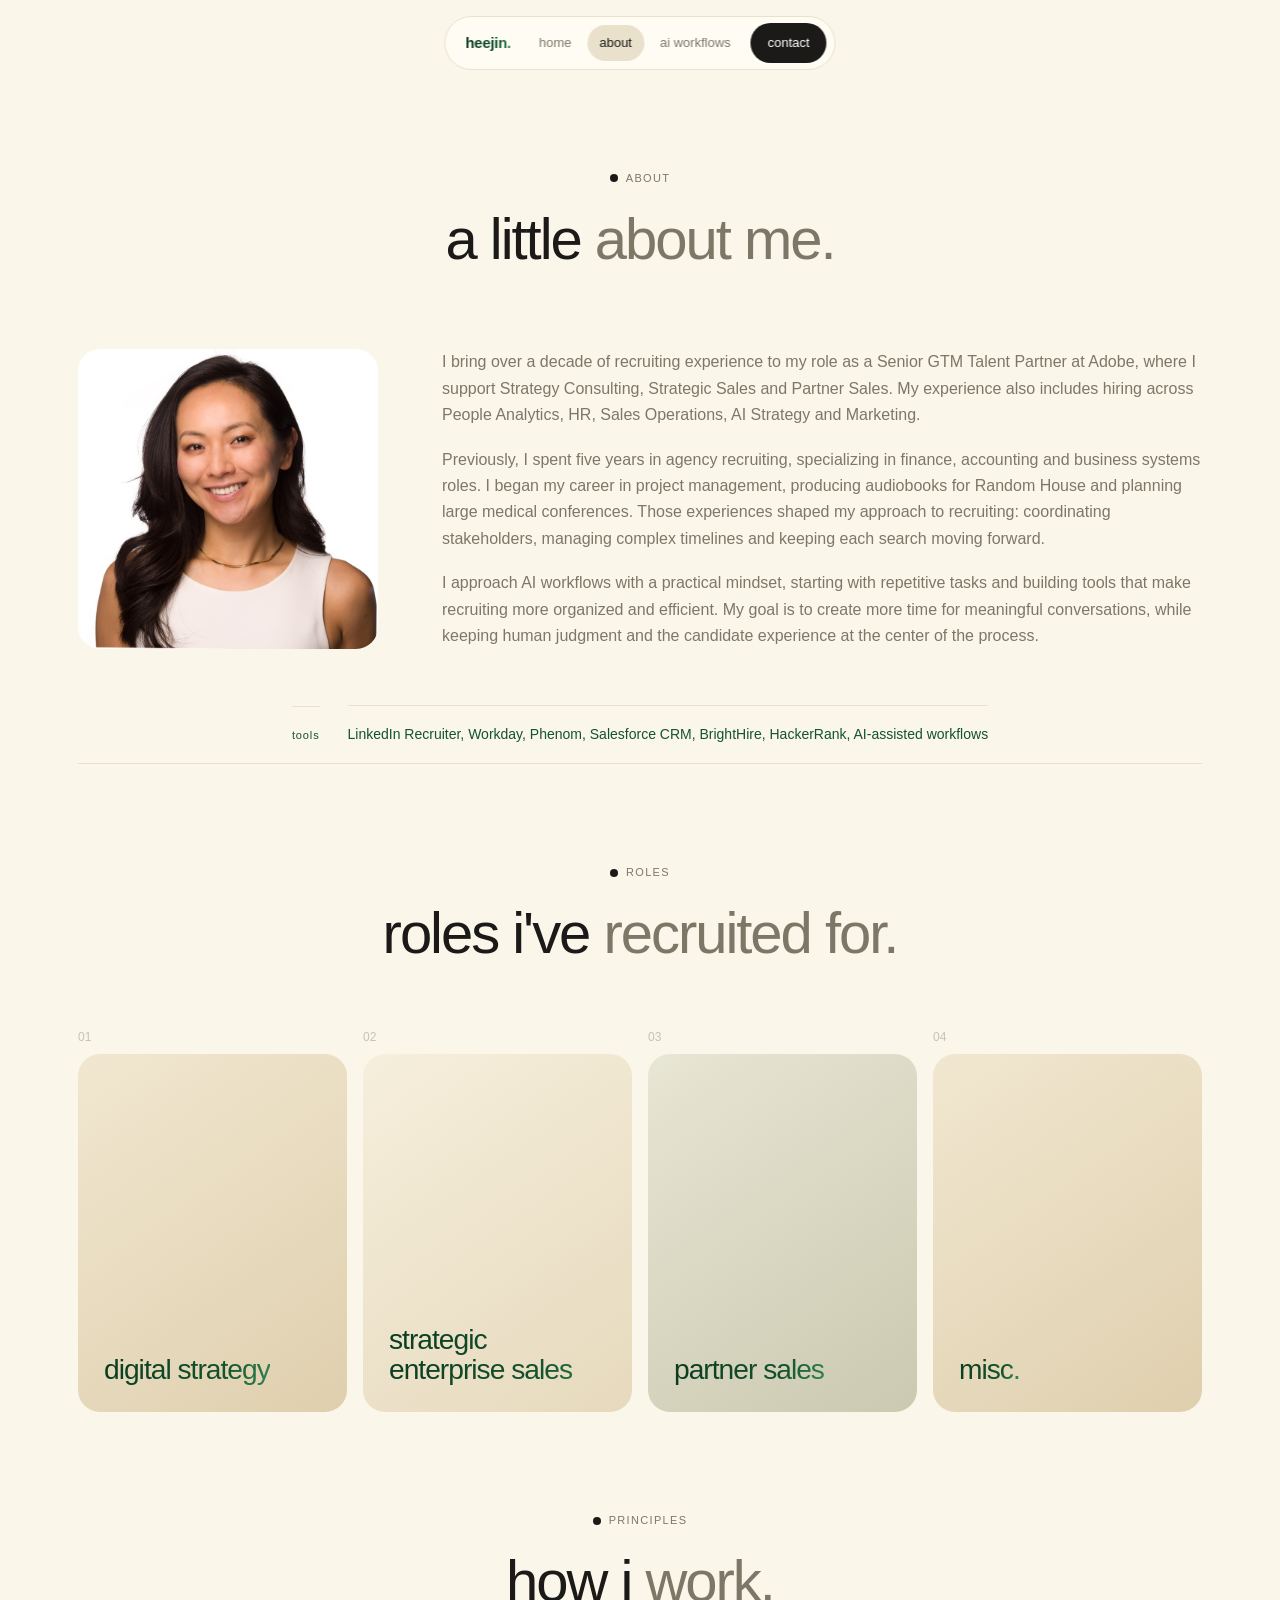
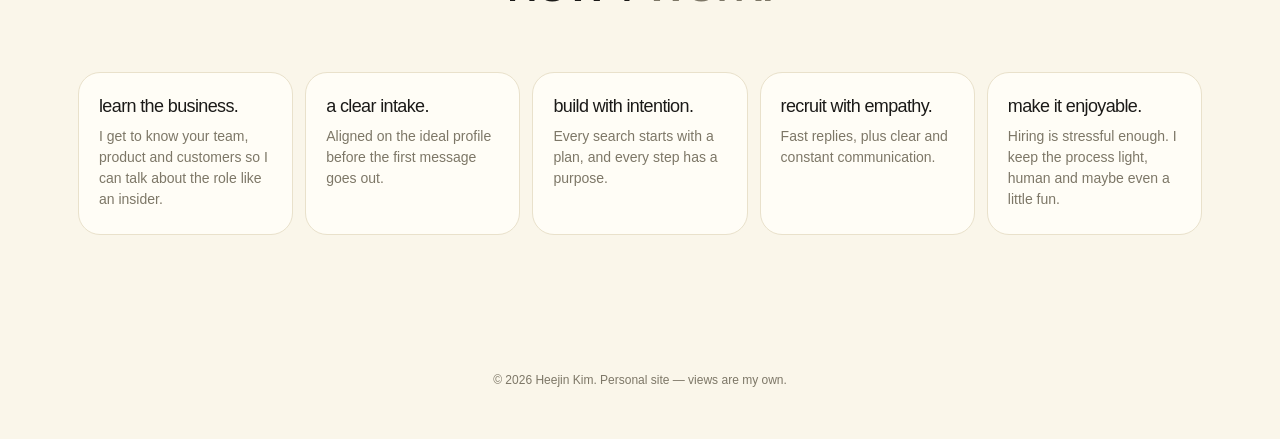
==== commit f6bc585a: "Add files via upload" ====
--- a/about.html
+++ b/about.html
@@ -21,6 +21,9 @@
 .about-text p:last-child{margin-bottom:0}
 .about-grid + dl.facts{margin-top:56px;grid-template-columns:100px 1fr}
 @media(max-width:860px){.about-grid{grid-template-columns:1fr;gap:28px;justify-items:start}.about-grid .portrait{max-width:240px}}
+/* tools row: centered */
+.about-grid + dl.facts,dl.facts{display:flex;flex-wrap:wrap;justify-content:center;align-items:baseline;gap:6px 28px;text-align:center}
+.about-grid + dl.facts dt,.about-grid + dl.facts dd,dl.facts dt,dl.facts dd{margin:0}
 .about-grid + dl.facts dt,.about-grid + dl.facts dd,dl.facts dt,dl.facts dd{color:#14532d}
 </style>
 </head>
--- a/style.css
+++ b/style.css
@@ -246,3 +246,25 @@
 dl.facts dt{padding-top:20px}
 dl.facts dd{font-size:14px}
 @media(max-width:600px){dl.facts{grid-template-columns:100px 1fr}}
+
+/* home: hero + explore section fit in one screen (desktop) */
+.hero{min-height:0;padding:96px 0 26px}
+.hero h1{font-size:clamp(46px,7vw,92px);padding-bottom:.04em}
+.hero + section{padding:30px 0 28px}
+.hero + section .eyebrow{margin-bottom:12px}
+.hero + section h2{font-size:clamp(28px,3.4vw,42px)}
+.hero + section .lede{margin-top:10px;font-size:15px}
+.hero + section .three{margin-top:26px}
+.hero + section .three.four .tile,.hero + section .three .tile{min-height:0;padding:20px 20px}
+.hero + section .tile h3{font-size:18px;margin-bottom:6px}
+.hero + section .tile p{font-size:13px;line-height:1.5}
+.hero + section .tile .go{margin-top:12px;font-size:13px}
+@media(max-width:860px){.hero{padding:96px 0 30px}.hero + section{padding:40px 0}}
+
+/* home hero: taller background band, same font size */
+.hero{padding:96px 0 90px}
+@media(max-width:860px){.hero{padding:96px 0 70px}}
+
+/* home hero: a bit taller again */
+.hero{padding:96px 0 150px}
+@media(max-width:860px){.hero{padding:96px 0 110px}}
